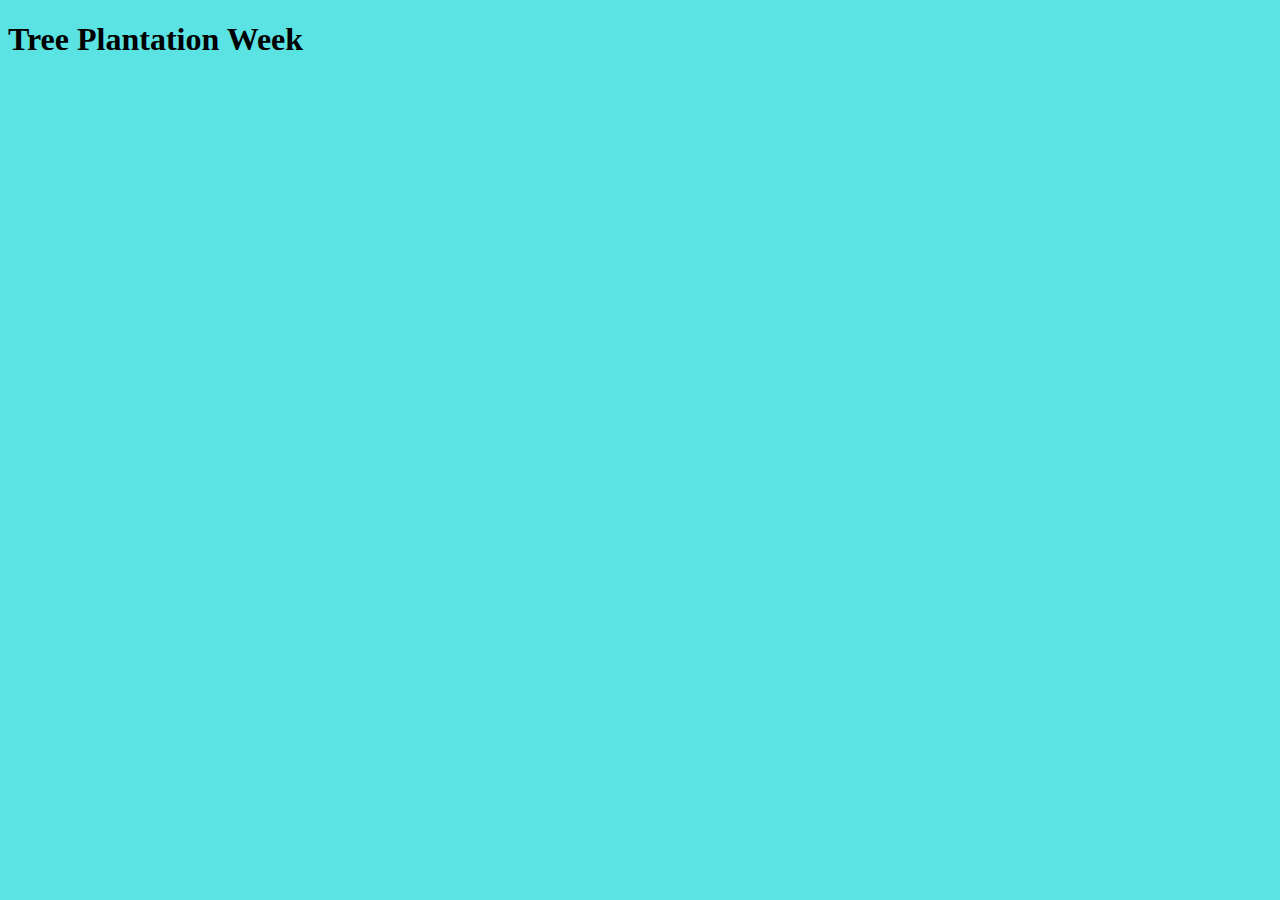
==== index.html @ 7c90d87d "title and page names added" ====
<!DOCTYPE html>
<html lang="en">
<head>
    <meta charset="UTF-8">
    <meta name="viewport" content="width=device-width, initial-scale=1.0">
    <title>Tree planting for a greener future</title>
    <link rel="shortcut icon" href="favicon.ico" type="image/x-icon">
    <link rel="stylesheet" href="./styles/style.css">
</head>
<body>
    <h1>Tree Plantation Week</h1>
</body>
</html>
---- styles/style.css ----
body {
    background-color: rgb(91, 226, 226);
}
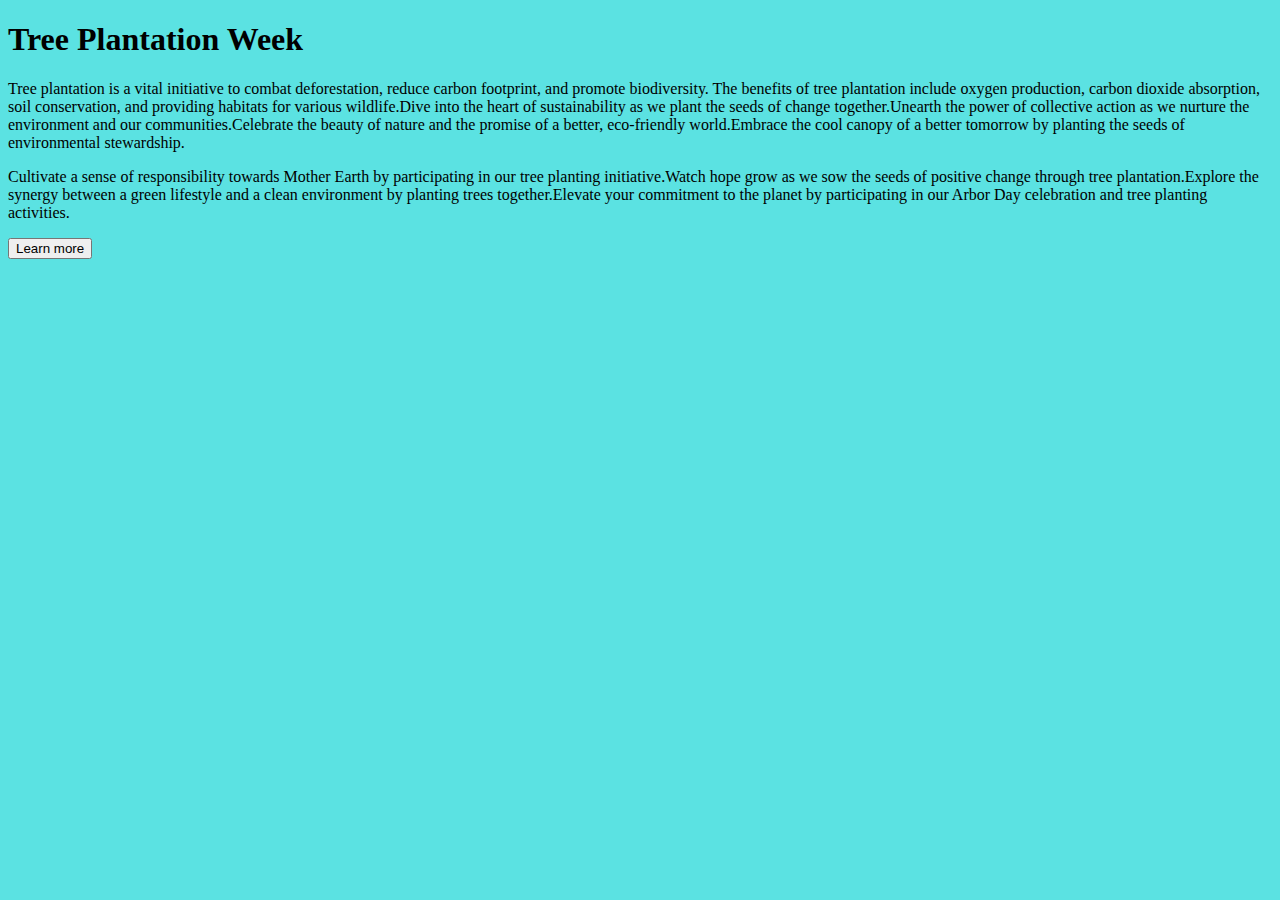
==== commit 1bac88bc: "images,paragraph adn a button added" ====
--- a/index.html
+++ b/index.html
@@ -6,8 +6,21 @@
     <title>Tree planting for a greener future</title>
     <link rel="shortcut icon" href="favicon.ico" type="image/x-icon">
     <link rel="stylesheet" href="./styles/style.css">
+    <style>
+        svg {
+            font-size: 15px;
+            width: 17px;
+            color: blue;
+        }
+    </style>
 </head>
 <body>
     <h1>Tree Plantation Week</h1>
+    <div>
+        <p>Tree plantation is a vital initiative to combat deforestation, reduce carbon footprint, and promote biodiversity.
+            The benefits of tree plantation include oxygen production, carbon dioxide absorption, soil conservation, and providing habitats for various wildlife.Dive into the heart of sustainability as we plant the seeds of change together.Unearth the power of collective action as we nurture the environment and our communities.Celebrate the beauty of nature and the promise of a better, eco-friendly world.Embrace the cool canopy of a better tomorrow by planting the seeds of environmental stewardship.</p>
+        <p>Cultivate a sense of responsibility towards Mother Earth by participating in our tree planting initiative.Watch hope grow as we sow the seeds of positive change through tree plantation.Explore the synergy between a green lifestyle and a clean environment by planting trees together.Elevate your commitment to the planet by participating in our Arbor Day celebration and tree planting activities.</p>
+        <button>Learn more</button>
+    </div>
 </body>
 </html>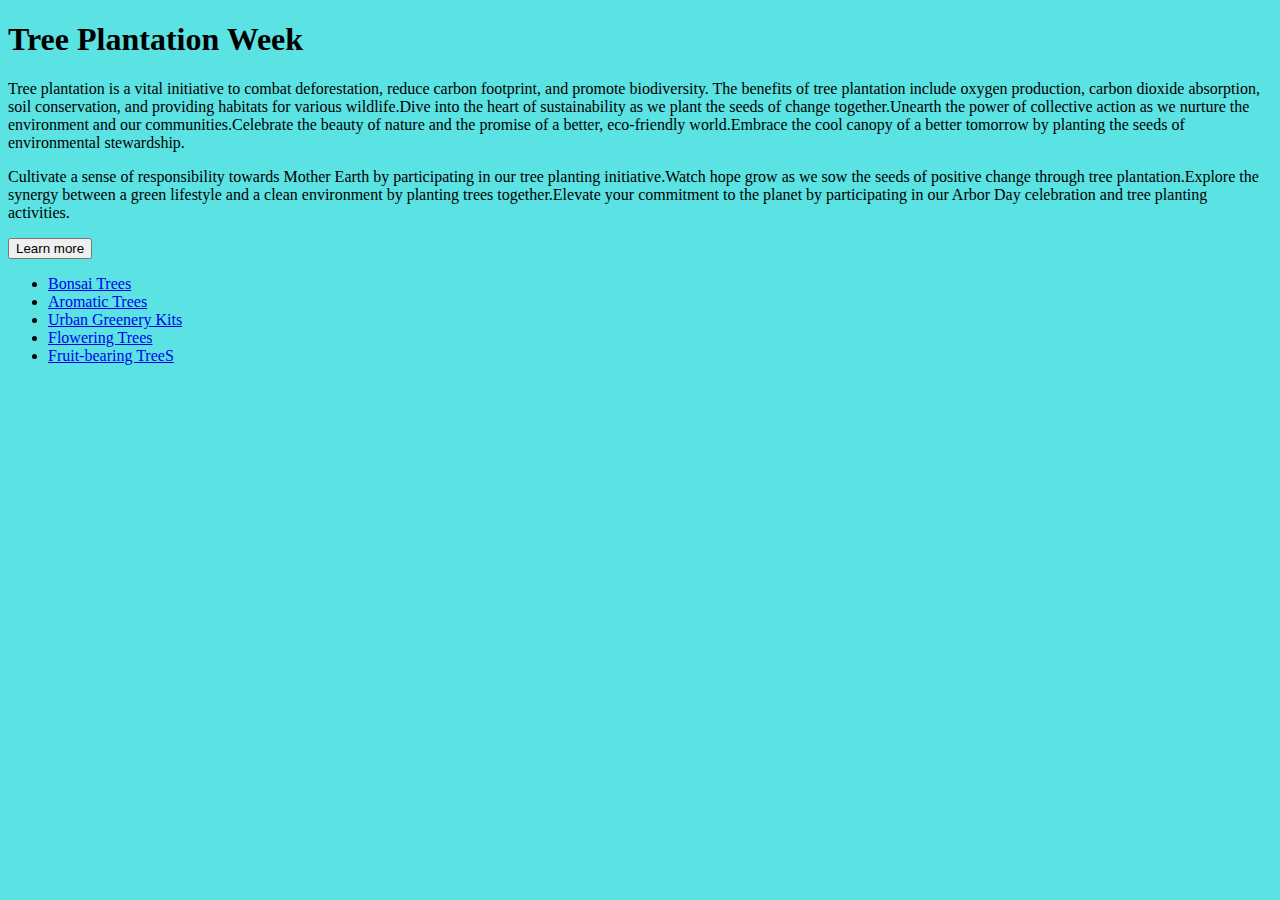
==== commit 41e77a9b: "added plant categories and details in separate document" ====
--- a/index.html
+++ b/index.html
@@ -22,5 +22,12 @@
         <p>Cultivate a sense of responsibility towards Mother Earth by participating in our tree planting initiative.Watch hope grow as we sow the seeds of positive change through tree plantation.Explore the synergy between a green lifestyle and a clean environment by planting trees together.Elevate your commitment to the planet by participating in our Arbor Day celebration and tree planting activities.</p>
         <button>Learn more</button>
     </div>
+    <ul>
+        <li><a href="bonsai.html">Bonsai Trees</a></li>
+        <li><a href="aromatic.html">Aromatic Trees</a></li>
+        <li><a href="urban.html">Urban Greenery Kits</a></li>
+        <li><a href="flower.html">Flowering Trees</a></li>
+        <li><a href="fruit.html">Fruit-bearing TreeS</a></li>
+    </ul>
 </body>
 </html>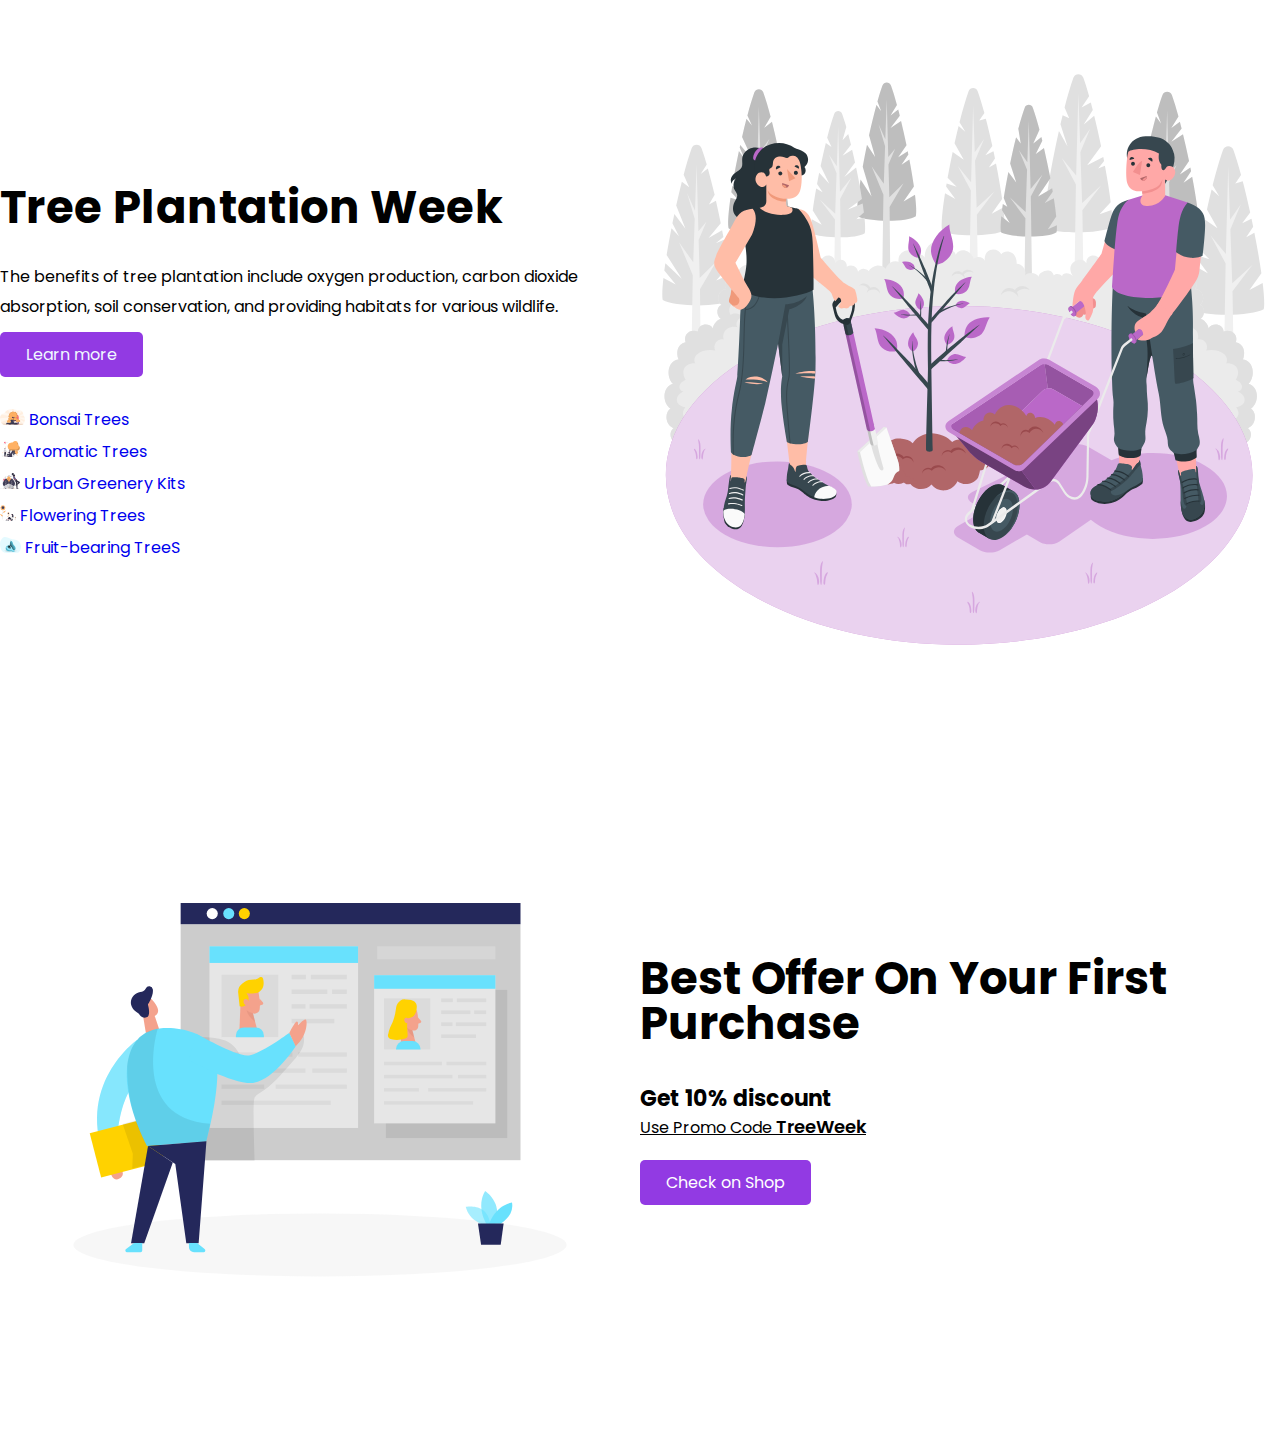
==== commit 677e126d: "added best offer on first purchase" ====
--- a/index.html
+++ b/index.html
@@ -6,28 +6,37 @@
     <title>Tree planting for a greener future</title>
     <link rel="shortcut icon" href="favicon.ico" type="image/x-icon">
     <link rel="stylesheet" href="./styles/style.css">
-    <style>
-        svg {
-            font-size: 15px;
-            width: 17px;
-            color: blue;
-        }
-    </style>
 </head>
 <body>
-    <h1>Tree Plantation Week</h1>
-    <div>
-        <p>Tree plantation is a vital initiative to combat deforestation, reduce carbon footprint, and promote biodiversity.
-            The benefits of tree plantation include oxygen production, carbon dioxide absorption, soil conservation, and providing habitats for various wildlife.Dive into the heart of sustainability as we plant the seeds of change together.Unearth the power of collective action as we nurture the environment and our communities.Celebrate the beauty of nature and the promise of a better, eco-friendly world.Embrace the cool canopy of a better tomorrow by planting the seeds of environmental stewardship.</p>
-        <p>Cultivate a sense of responsibility towards Mother Earth by participating in our tree planting initiative.Watch hope grow as we sow the seeds of positive change through tree plantation.Explore the synergy between a green lifestyle and a clean environment by planting trees together.Elevate your commitment to the planet by participating in our Arbor Day celebration and tree planting activities.</p>
-        <button>Learn more</button>
-    </div>
-    <ul>
-        <li><a href="bonsai.html">Bonsai Trees</a></li>
-        <li><a href="aromatic.html">Aromatic Trees</a></li>
-        <li><a href="urban.html">Urban Greenery Kits</a></li>
-        <li><a href="flower.html">Flowering Trees</a></li>
-        <li><a href="fruit.html">Fruit-bearing TreeS</a></li>
-    </ul>
+    <header>
+        <div class="header-col">
+            <h1>Tree Plantation Week</h1>
+            <div>
+                <p>The benefits of tree plantation include oxygen production, carbon dioxide absorption, soil conservation, and providing habitats for various wildlife.</p>
+                <a href="#">Learn more</a>
+            </div>
+            <ul>
+                <li><a href="bonsai.html"><img src="./images/bonsai.svg" alt=""> Bonsai Trees</a></li>
+                <li><a href="aromatic.html"><img src="./images/aromatic.svg" alt=""> Aromatic Trees</a></li>
+                <li><a href="urban.html"><img src="./images/urban.svg" alt=""> Urban Greenery Kits</a></li>
+                <li><a href="flower.html"><img src="./images/flowering_tree.svg" alt=""> Flowering Trees</a></li>
+                <li><a href="fruit.html"><img src="./images/fruit.svg" alt=""> Fruit-bearing TreeS</a></li>
+            </ul>
+        </div>
+        <div class="header-col">
+            <img src="./images/27392593_7298767.svg" alt="">
+        </div>
+    </header>
+    <section id="discount-section">
+        <div class="discount-col">
+            <img src="./images/discount.svg" alt="">
+        </div>
+        <div class="discount-col">
+            <h1>Best Offer On Your First Purchase</h1>
+            <span>Get 10% discount</span>
+            <p>Use Promo Code <span>TreeWeek</span></p>
+            <a href="#">Check on Shop</a>
+        </div>
+    </section>
 </body>
 </html>--- a/styles/style.css
+++ b/styles/style.css
@@ -1,3 +1,104 @@
-body {
-    background-color: rgb(91, 226, 226);
+@import url('https://fonts.googleapis.com/css2?family=Poppins:wght@400;500;600;700&display=swap');
+
+* {
+    margin: 0;
+    padding: 0;
+    box-sizing: border-box;
+}
+
+body,
+html {
+    font-family: 'Poppins', sans-serif;
+}
+
+ul>li {
+    list-style: none;
+}
+
+ul li>a {
+    text-decoration: none;
+}
+
+header,
+section {
+    display: flex;
+    justify-content: center;
+    align-items: center;
+    max-width: 1400px;
+    margin: auto;
+    height: 80vh;
+}
+
+.header-col {
+    width: 50%;
+}
+
+.header-col>h1 {
+    font-size: 45px;
+    font-weight: 700;
+    letter-spacing: 0.4px;
+    margin: 20px 0;
+}
+
+.header-col div>p {
+    margin-bottom: 10px;
+    line-height: 30px;
+    font-size: 16px;
+    font-weight: 400;
+}
+
+.header-col div>a {
+    border: 0;
+    padding: 10px 26px;
+    background-color: rgb(146, 58, 227);
+    color: aliceblue;
+    display: inline-block;
+    text-decoration: none;
+    border-radius: 5px;
+    margin-bottom: 30px;
+}
+
+div ul li a>img {
+    height: 16px;
+    width: auto;
+}
+
+.header-col ul>li {
+    margin-bottom: 7px;
+}
+
+/* header end */
+.discount-col {
+    width: 50%;
+}
+
+.discount-col>h1 {
+    font-size: 45px;
+    line-height: 45px;
+    margin-bottom: 40px;
+}
+
+.discount-col>span {
+    font-size: 22px;
+    font-weight: 700;
+    line-height: 25px;
+}
+
+.discount-col>p {
+    text-decoration: underline;
+}
+
+.discount-col p>span {
+    font-size: 18px;
+    font-weight: 600;
+}
+
+.discount-col>a {
+    text-decoration: none;
+    padding: 10px 26px;
+    background-color: rgb(146, 58, 227);
+    color: white;
+    display: inline-block;
+    margin-top: 20px;
+    border-radius: 5px;
 }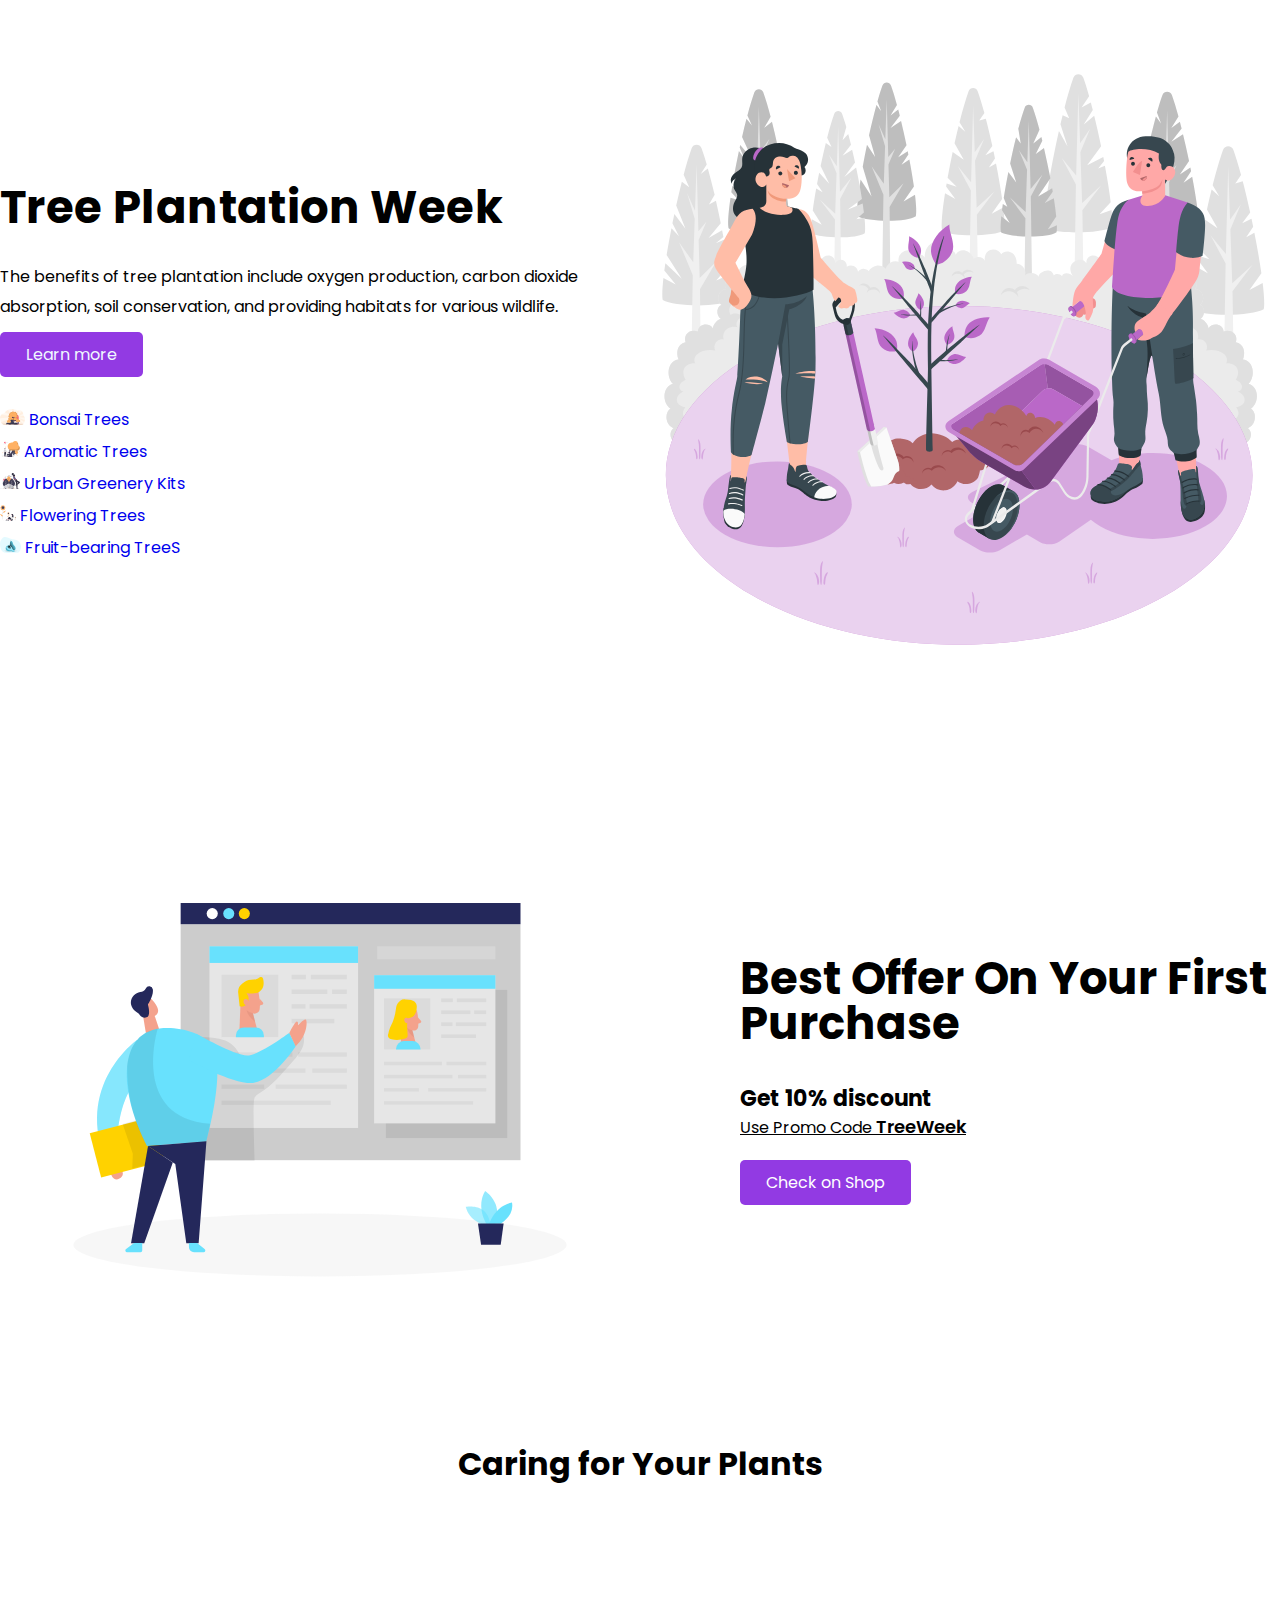
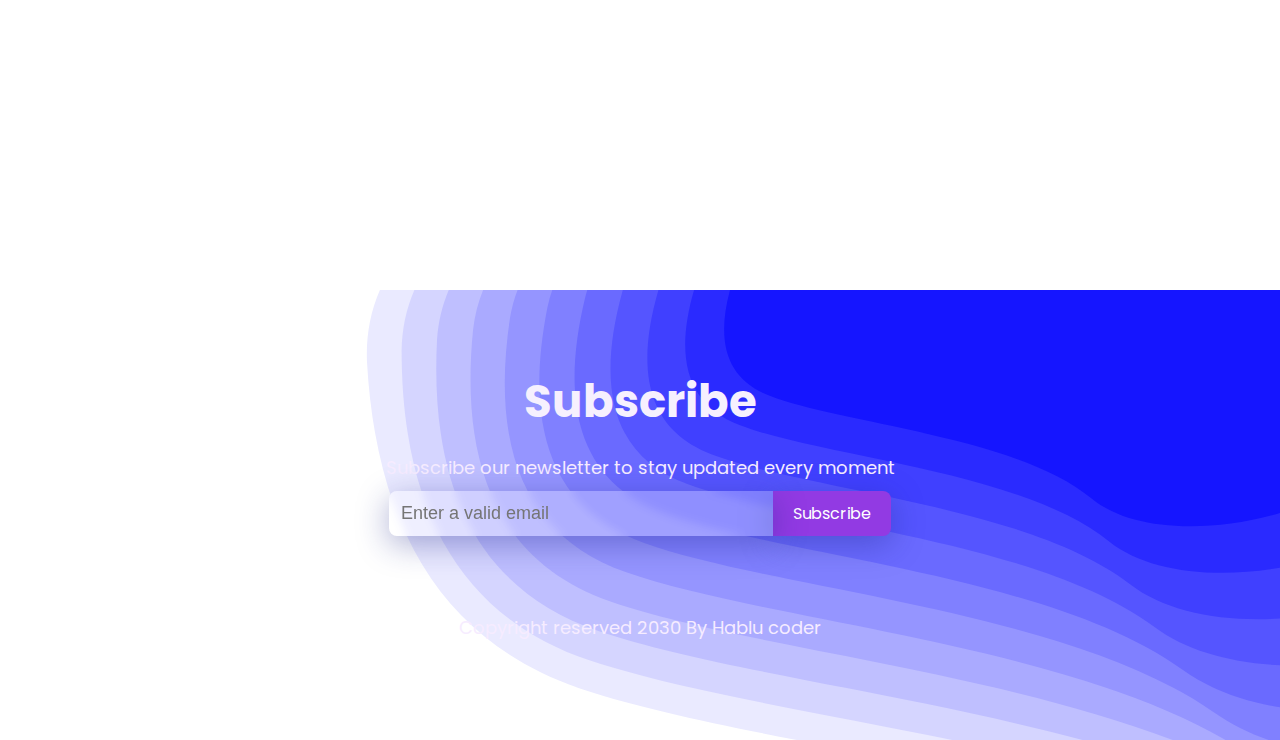
==== commit 81d30234: "added footer" ====
--- a/index.html
+++ b/index.html
@@ -4,7 +4,10 @@
     <meta charset="UTF-8">
     <meta name="viewport" content="width=device-width, initial-scale=1.0">
     <title>Tree planting for a greener future</title>
-    <link rel="shortcut icon" href="favicon.ico" type="image/x-icon">
+    <link rel="shortcut icon" href="./images/20883848_6369536.svg" type="image/x-icon">
+
+    <link rel="stylesheet" href="https://cdnjs.cloudflare.com/ajax/libs/font-awesome/6.5.1/css/all.min.css" integrity="sha512-DTOQO9RWCH3ppGqcWaEA1BIZOC6xxalwEsw9c2QQeAIftl+Vegovlnee1c9QX4TctnWMn13TZye+giMm8e2LwA==" crossorigin="anonymous" referrerpolicy="no-referrer" />
+
     <link rel="stylesheet" href="./styles/style.css">
 </head>
 <body>
@@ -31,12 +34,33 @@
         <div class="discount-col">
             <img src="./images/discount.svg" alt="">
         </div>
-        <div class="discount-col">
+        <div class="discount-col discount-right">
             <h1>Best Offer On Your First Purchase</h1>
             <span>Get 10% discount</span>
             <p>Use Promo Code <span>TreeWeek</span></p>
             <a href="#">Check on Shop</a>
         </div>
     </section>
+    <footer>
+        <div class="footer-top">
+            <h1>Caring for Your Plants</h1>
+            <iframe width="560" height="315" src="https://www.youtube-nocookie.com/embed/LoWIqizH1m4?si=pb44xZW0GDrlKQEP" title="YouTube video player" frameborder="0" allow="accelerometer; autoplay; clipboard-write; encrypted-media; gyroscope; picture-in-picture; web-share" allowfullscreen></iframe>
+        </div>
+        <div class="footer-bottom">
+            <h1>Subscribe</h1>
+            <p>Subscribe our newsletter to stay updated every moment</p>
+            <div class="input-box">
+                <input type="email" name="#" id="#" placeholder="Enter a valid email">
+            <a href="#">Subscribe</a>
+            </div>
+            <div class="icon">
+                <a href="#"><i class="fa-brands fa-square-facebook"></i></a>
+                <a href="#"><i class="fa-brands fa-instagram"></i></a>
+                <a href="#"><i class="fa-brands fa-youtube"></i></a>
+                <a href="#"><i class="fa-brands fa-twitter"></i></a>
+            </div>
+            <p> Copyright reserved 2030 By Hablu coder </p>
+        </div>
+    </footer>
 </body>
 </html>--- a/styles/style.css
+++ b/styles/style.css
@@ -101,4 +101,83 @@
     display: inline-block;
     margin-top: 20px;
     border-radius: 5px;
+}
+.discount-right {
+    padding-left: 100px;
+}
+/* discount section end */
+.footer-top {
+    text-align: center;
+    max-width: 1400px;
+    margin: auto;
+    height: 50vh;
+}
+.footer-top > h1 {
+    margin-bottom: 25px;
+}
+/* footer top end */
+
+.footer-bottom {
+    height: 50vh;
+    width: 100%;
+    display: flex;
+    flex-direction: column;
+    justify-content: center;
+    text-align: center;
+    background-image: url(../images/cool-background.svg);
+    background-repeat: no-repeat;
+    background-size: cover;
+    background-position: center;
+}
+.footer-bottom > h1 {
+    font-size: 45px;
+    line-height: 45px;
+    margin-bottom: 30px;
+    color: #f6f0fe;
+}
+.footer-bottom > p {
+    font-size: 18px;
+    color: #f6ecff;
+    margin-bottom: 10px;
+}
+.input-box {
+    width: 100%;
+    display: flex;
+    justify-content: center;
+    align-items: center;
+    position: relative;
+}
+.input-box > input {
+    background: rgba( 255, 255, 255, 0.25 );
+    box-shadow: 0 8px 32px 0 rgba( 31, 38, 135, 0.37 );
+    backdrop-filter: blur( 4px );
+    -webkit-backdrop-filter: blur( 4px );
+    width: 30%;
+    padding: 12px;
+    border-radius: 8px 0 0 8px;
+    font-size: 18px;
+    border: none;
+    outline: none;
+}
+.input-box > a {
+    padding: 0 20px;
+    text-decoration: none;
+    background: rgb(146, 58, 227);
+    color: #fff;
+    height: 100%;
+    display: flex;
+    align-items: center;
+    border-radius: 0 8px 8px 0;
+    border: none;
+    box-shadow: 0 8px 32px 0 rgba( 31, 38, 135, 0.37 );
+}
+
+/* footer icon */
+.footer-bottom .icon {
+    margin-top: 40px;
+}
+.footer-bottom .icon a > i {
+    font-size: 25px;
+    color: #fbf7ff;
+    margin: 2px;
 }